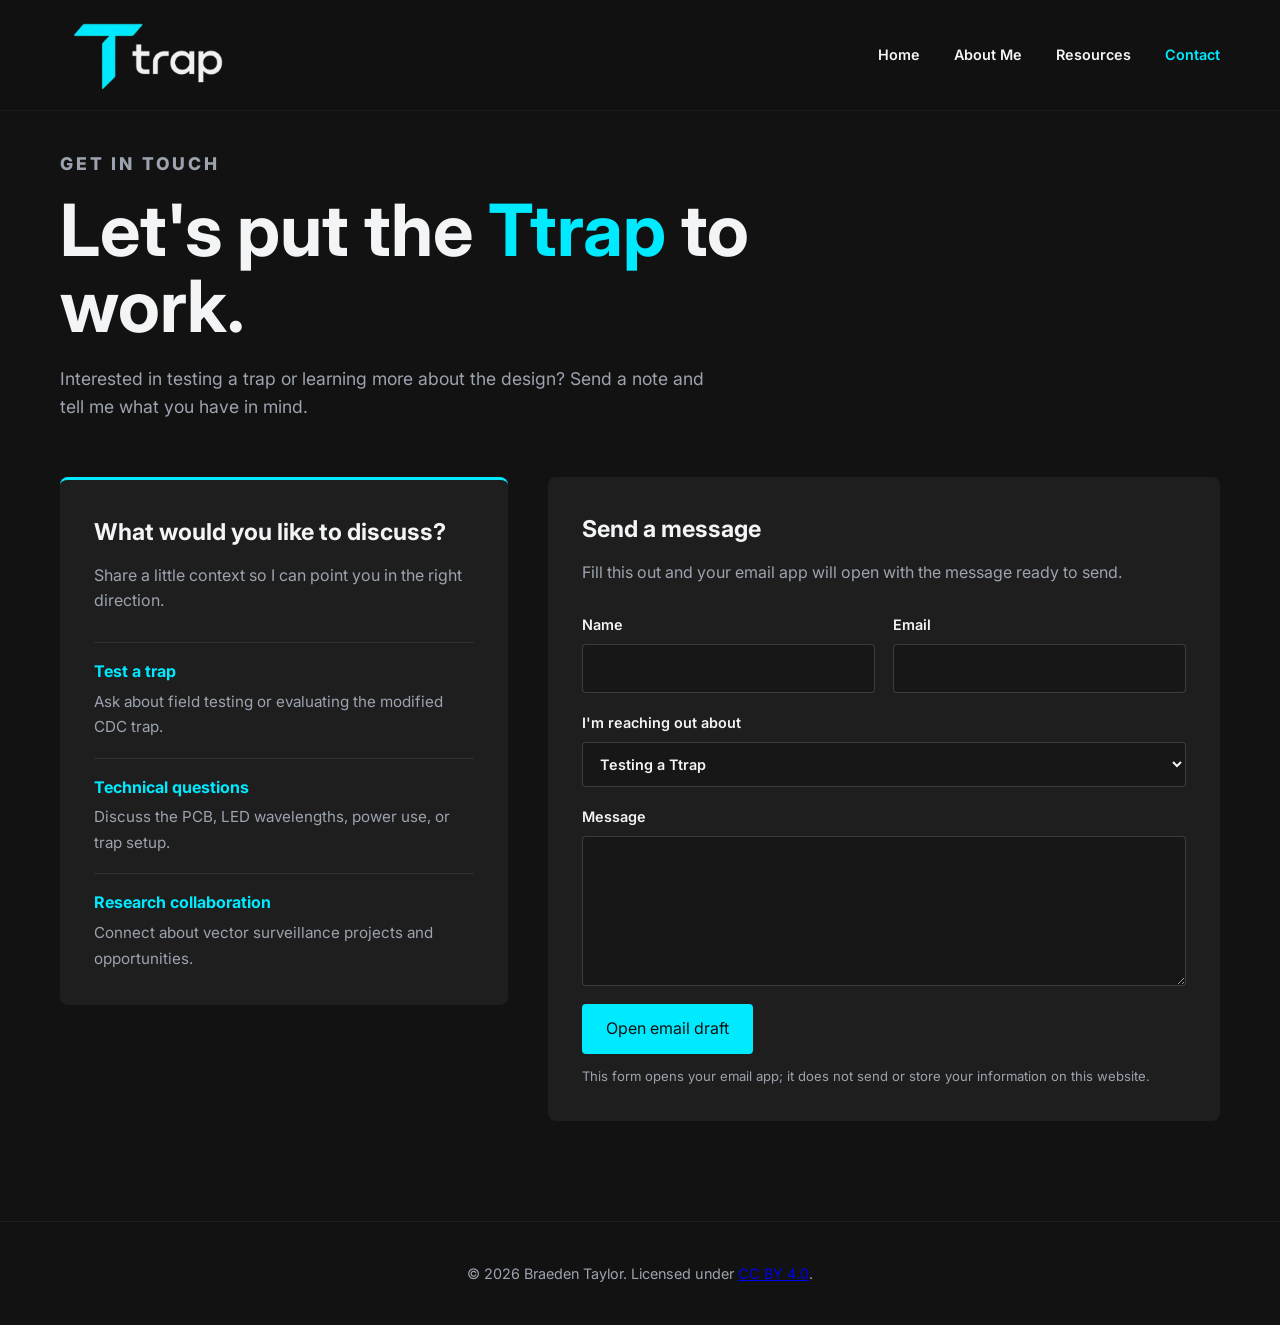
==== contact.html @ 6c582dda "Add files via upload" ====
<!DOCTYPE html>
<html lang="en">
<head>
    <meta charset="UTF-8">
    <meta name="viewport" content="width=device-width, initial-scale=1.0">
    <meta name="theme-color" content="#121212">
    <title>Contact | TaylorTraps</title>
    <link rel="stylesheet" href="css/style.css">
    <link href="https://fonts.googleapis.com/css2?family=Inter:wght@300;400;600;800&display=swap" rel="stylesheet">
    <link rel="icon" type="image/png" href="assets/images/Favicon1.png">
    <style>
        .contact-main {
            max-width: 1200px;
            margin: 150px auto 100px;
            padding: 0 20px;
        }

        .contact-intro {
            max-width: 760px;
            margin-bottom: 55px;
        }

        .contact-eyebrow {
            color: var(--accent);
            font-size: 0.8rem;
            font-weight: 800;
            letter-spacing: 0.16em;
            text-transform: uppercase;
            margin-bottom: 14px;
        }

        .contact-intro h1 {
            font-size: clamp(2.6rem, 6vw, 4.5rem);
            line-height: 1.05;
            margin-bottom: 22px;
        }

        .contact-intro p {
            max-width: 650px;
            color: var(--text-muted);
            font-size: 1.1rem;
        }

        .contact-layout {
            display: grid;
            grid-template-columns: minmax(240px, 0.8fr) minmax(0, 1.2fr);
            gap: 40px;
            align-items: start;
        }

        .contact-info,
        .contact-form-card {
            background: var(--bg-surface);
            border-radius: 8px;
            padding: 34px;
        }

        .contact-info {
            border-top: 3px solid var(--accent);
        }

        .contact-info h2,
        .contact-form-card h2 {
            font-size: 1.45rem;
            margin-bottom: 12px;
        }

        .contact-info > p,
        .form-intro {
            color: var(--text-muted);
            margin-bottom: 28px;
        }

        .contact-reasons {
            list-style: none;
            display: grid;
            gap: 18px;
        }

        .contact-reasons li {
            border-top: 1px solid rgba(255, 255, 255, 0.08);
            padding-top: 16px;
        }

        .contact-reasons strong {
            display: block;
            color: var(--accent);
            margin-bottom: 4px;
        }

        .contact-reasons span {
            color: var(--text-muted);
            font-size: 0.95rem;
        }

        .contact-form {
            display: grid;
            gap: 18px;
        }

        .form-row {
            display: grid;
            grid-template-columns: 1fr 1fr;
            gap: 18px;
        }

        .contact-form label {
            display: grid;
            gap: 8px;
            font-size: 0.9rem;
            font-weight: 600;
        }

        .contact-form input,
        .contact-form select,
        .contact-form textarea {
            width: 100%;
            border: 1px solid rgba(255, 255, 255, 0.16);
            border-radius: 4px;
            background: #171717;
            color: var(--text-main);
            padding: 12px 13px;
            font: inherit;
        }

        .contact-form input:focus,
        .contact-form select:focus,
        .contact-form textarea:focus {
            outline: 2px solid var(--accent);
            outline-offset: 2px;
        }

        .contact-form textarea {
            min-height: 150px;
            resize: vertical;
        }

        .contact-form .btn {
            border: 0;
            cursor: pointer;
            justify-self: start;
            font: inherit;
        }

        .form-note {
            color: var(--text-muted);
            font-size: 0.82rem;
            margin-top: -6px;
        }

        @media (max-width: 768px) {
            .contact-main {
                margin-top: 150px;
            }

            .contact-layout {
                grid-template-columns: 1fr;
            }

            .form-row {
                grid-template-columns: 1fr;
            }

            .contact-info,
            .contact-form-card {
                padding: 25px;
            }
        }

        @media (prefers-reduced-motion: reduce) {
            .fade-in {
                opacity: 1;
                transform: none;
                transition: none;
            }
        }
    </style>
</head>
<body>
    <header>
        <div class="nav-container">
            <div class="logo">
                <img src="assets/images/Ttraplogo4.png" alt="Ttrap Logo" style="height:80px; width:auto; border-radius:8px; display:block;">
            </div>
            <nav aria-label="Main navigation">
                <a href="index.html">Home</a>
                <a href="about.html">About Me</a>
                <a href="resources.html">Resources</a>
                <a href="contact.html" class="active" aria-current="page">Contact</a>
            </nav>
        </div>
    </header>

    <main class="contact-main">
        <section class="contact-intro fade-in">
            <p class="contact-eyebrow">Get in touch</p>
            <h1>Let's put the <span class="highlight">Ttrap</span> to work.</h1>
            <p>Interested in testing a trap or learning more about the design? Send a note and tell me what you have in mind.</p>
        </section>

        <section class="contact-layout fade-in" aria-label="Contact TaylorTraps">
            <aside class="contact-info">
                <h2>What would you like to discuss?</h2>
                <p>Share a little context so I can point you in the right direction.</p>
                <ul class="contact-reasons">
                    <li>
                        <strong>Test a trap</strong>
                        <span>Ask about field testing or evaluating the modified CDC trap.</span>
                    </li>
                    <li>
                        <strong>Technical questions</strong>
                        <span>Discuss the PCB, LED wavelengths, power use, or trap setup.</span>
                    </li>
                    <li>
                        <strong>Research collaboration</strong>
                        <span>Connect about vector surveillance projects and opportunities.</span>
                    </li>
                </ul>
            </aside>

            <div class="contact-form-card">
                <h2>Send a message</h2>
                <p class="form-intro">Fill this out and your email app will open with the message ready to send.</p>
                <form class="contact-form" id="contact-form">
                    <div class="form-row">
                        <label for="name">Name
                            <input id="name" name="name" type="text" autocomplete="name" required>
                        </label>
                        <label for="email">Email
                            <input id="email" name="email" type="email" autocomplete="email" required>
                        </label>
                    </div>
                    <label for="topic">I'm reaching out about
                        <select id="topic" name="topic">
                            <option>Testing a Ttrap</option>
                            <option>Technical questions</option>
                            <option>Research collaboration</option>
                            <option>Something else</option>
                        </select>
                    </label>
                    <label for="message">Message
                        <textarea id="message" name="message" required></textarea>
                    </label>
                    <button class="btn btn-primary" type="submit">Open email draft</button>
                    <p class="form-note">This form opens your email app; it does not send or store your information on this website.</p>
                </form>
            </div>
        </section>
    </main>

    <footer>
        <p>&copy; 2026 Braeden Taylor. Licensed under
            <a href="https://creativecommons.org" target="_blank" rel="license noopener noreferrer">CC BY 4.0</a>.
        </p>
    </footer>

    <script>
        // Replace this with the email address where you want to receive messages.
        const contactEmail = "brt7386@gmail.com";

        const form = document.querySelector("#contact-form");
        form.addEventListener("submit", (event) => {
            event.preventDefault();

            if (contactEmail === "brt7386@gmail.com") {
                alert("Set your email address in the contactEmail variable in contact.html before using this form.");
                return;
            }

            const fields = new FormData(form);
            const subject = encodeURIComponent("TaylorTraps: " + fields.get("topic"));
            const body = encodeURIComponent(
                "Name: " + fields.get("name") + "\n" +
                "Reply email: " + fields.get("email") + "\n\n" +
                fields.get("message")
            );

            window.location.href = "mailto:" + contactEmail + "?subject=" + subject + "&body=" + body;
        });

        const observer = new IntersectionObserver((entries) => {
            entries.forEach((entry) => {
                if (entry.isIntersecting) {
                    entry.target.classList.add("visible");
                    observer.unobserve(entry.target);
                }
            });
        }, { threshold: 0.15 });

        document.querySelectorAll(".fade-in").forEach((element) => observer.observe(element));
    </script>
</body>
</html>
---- css/style.css ----
/* --- VARIABLES (Color Palette) --- */
:root {
    --bg-dark: #121212;         /* Deep charcoal background */
    --bg-surface: #1E1E1E;      /* Slightly lighter for cards */
    --accent: #00EAFF;          /* High-tech cyan/electric blue */
    --accent-hover: #00b3cc;
    --text-main: #F3F4F6;
    --text-muted: #9CA3AF;
    --font-stack: 'Inter', sans-serif;
}

/* --- BASE STYLES --- */
* {
    margin: 0;
    padding: 0;
    box-sizing: border-box;
}

body {
    background-color: var(--bg-dark);
    color: var(--text-main);
    font-family: var(--font-stack);
    line-height: 1.6;
    overflow-x: hidden;
}

/* --- SCROLL ANIMATIONS --- */
.fade-in {
    opacity: 0;
    transform: translateY(40px);
    transition: opacity 0.8s ease-out, transform 0.8s ease-out;
}

.fade-in.visible {
    opacity: 1;
    transform: translateY(0);
}

/* --- NAVIGATION --- */
header {
    background-color: rgba(18, 18, 18, 0.8);
    backdrop-filter: blur(10px);
    position: fixed;
    top: 0;
    width: 100%;
    z-index: 100;
    border-bottom: 1px solid rgba(255, 255, 255, 0.05);
}

.nav-container {
    max-width: 1200px;
    margin: 0 auto;
    padding: 15px 20px;
    display: flex;
    justify-content: space-between;
    align-items: center;
}

.logo {
    display: flex;
    align-items: center;
    font-size: 1.5rem;
    font-weight: 300;
    letter-spacing: 1px;
}

.logo strong {
    color: var(--accent);
    font-weight: 800;
}

nav a {
    color: var(--text-main);
    text-decoration: none;
    margin-left: 30px;
    font-size: 0.9rem;
    font-weight: 600;
    transition: color 0.3s;
}

nav a:hover, nav a.active {
    color: var(--accent);
}

/* --- HERO SECTION --- */
.hero {
    max-width: 1200px;
    margin: 150px auto 100px;
    padding: 0 20px;
    display: flex;
    align-items: center;
    justify-content: space-between;
    gap: 50px;
}

.hero-text {
    flex: 1;
}

.hero-text h1 {
    font-size: 3.5rem;
    line-height: 1.1;
    margin-bottom: 20px;
}

.highlight {
    color: var(--accent);
}

.hero-text p {
    color: var(--text-muted);
    font-size: 1.1rem;
    margin-bottom: 40px;
    max-width: 500px;
}

/* --- BUTTONS --- */
.cta-buttons {
    display: flex;
    gap: 15px;
}

.btn {
    padding: 12px 24px;
    border-radius: 4px;
    text-decoration: none;
    font-weight: 600;
    font-size: 0.9rem;
    transition: all 0.3s;
}

.btn-primary {
    background-color: var(--accent);
    color: var(--bg-dark);
}

.btn-primary:hover {
    background-color: var(--accent-hover);
    box-shadow: 0 0 15px rgba(0, 234, 255, 0.4);
}

.btn-secondary {
    background-color: transparent;
    color: var(--text-main);
    border: 1px solid var(--text-muted);
}

.btn-secondary:hover {
    border-color: var(--accent);
    color: var(--accent);
}

/* --- PLACEHOLDERS FOR YOUR ASSETS --- */
.placeholder-box {
    background-color: var(--bg-surface);
    border: 1px dashed var(--text-muted);
    border-radius: 8px;
    display: flex;
    align-items: center;
    justify-content: center;
    color: var(--text-muted);
    font-size: 0.9rem;
    text-align: center;
    padding: 20px;
}

.hero-visual {
    flex: 1;
}

.placeholder-box.tall {
    height: 400px;
    width: 100%;
}

.placeholder-box.wide {
    height: 300px;
    width: 100%;
}

.placeholder-box.graph {
    height: 200px;
    margin-bottom: 20px;
}

/* --- STATS SECTION --- */
.stats-section {
    max-width: 1200px;
    margin: 100px auto;
    padding: 0 20px;
}

.section-header {
    text-align: center;
    margin-bottom: 60px;
}

.section-header h2 {
    font-size: 2.5rem;
    margin-bottom: 10px;
}

.section-header p {
    color: var(--text-muted);
}

.stats-grid {
    display: grid;
    grid-template-columns: 1fr 1fr;
    gap: 40px;
}

.stat-card {
    background-color: var(--bg-surface);
    padding: 30px;
    border-radius: 8px;
    border-top: 3px solid var(--accent);
}

.stat-card h3 {
    margin-bottom: 10px;
    font-size: 1.3rem;
}

.stat-card p {
    color: var(--text-muted);
    font-size: 0.95rem;
}

/* --- HARDWARE SECTION --- */
.hardware-section {
    max-width: 1200px;
    margin: 100px auto 150px;
    padding: 0 20px;
    display: flex;
    align-items: center;
    gap: 50px;
}

.hardware-content {
    flex: 1;
}

.hardware-content h2 {
    font-size: 2.5rem;
    margin-bottom: 20px;
}

.hardware-content p {
    color: var(--text-muted);
    margin-bottom: 30px;
}

.feature-list {
    list-style: none;
}

.feature-list li {
    margin-bottom: 10px;
    font-weight: 600;
    color: var(--accent);
}

.hardware-visual {
    flex: 1;
}

/* --- FOOTER --- */
footer {
    text-align: center;
    padding: 40px 20px;
    border-top: 1px solid rgba(255, 255, 255, 0.05);
    color: var(--text-muted);
    font-size: 0.9rem;
}

/* --- RESPONSIVE DESIGN (For mobile phones) --- */
@media (max-width: 768px) {
    .hero, .hardware-section {
        flex-direction: column;
        text-align: center;
        margin-top: 100px;
    }
    .cta-buttons {
        justify-content: center;
    }
    .stats-grid {
        grid-template-columns: 1fr;
    }
    .nav-container {
        flex-direction: column;
        gap: 15px;
    }
    nav a {
        margin: 0 10px;
    }
}
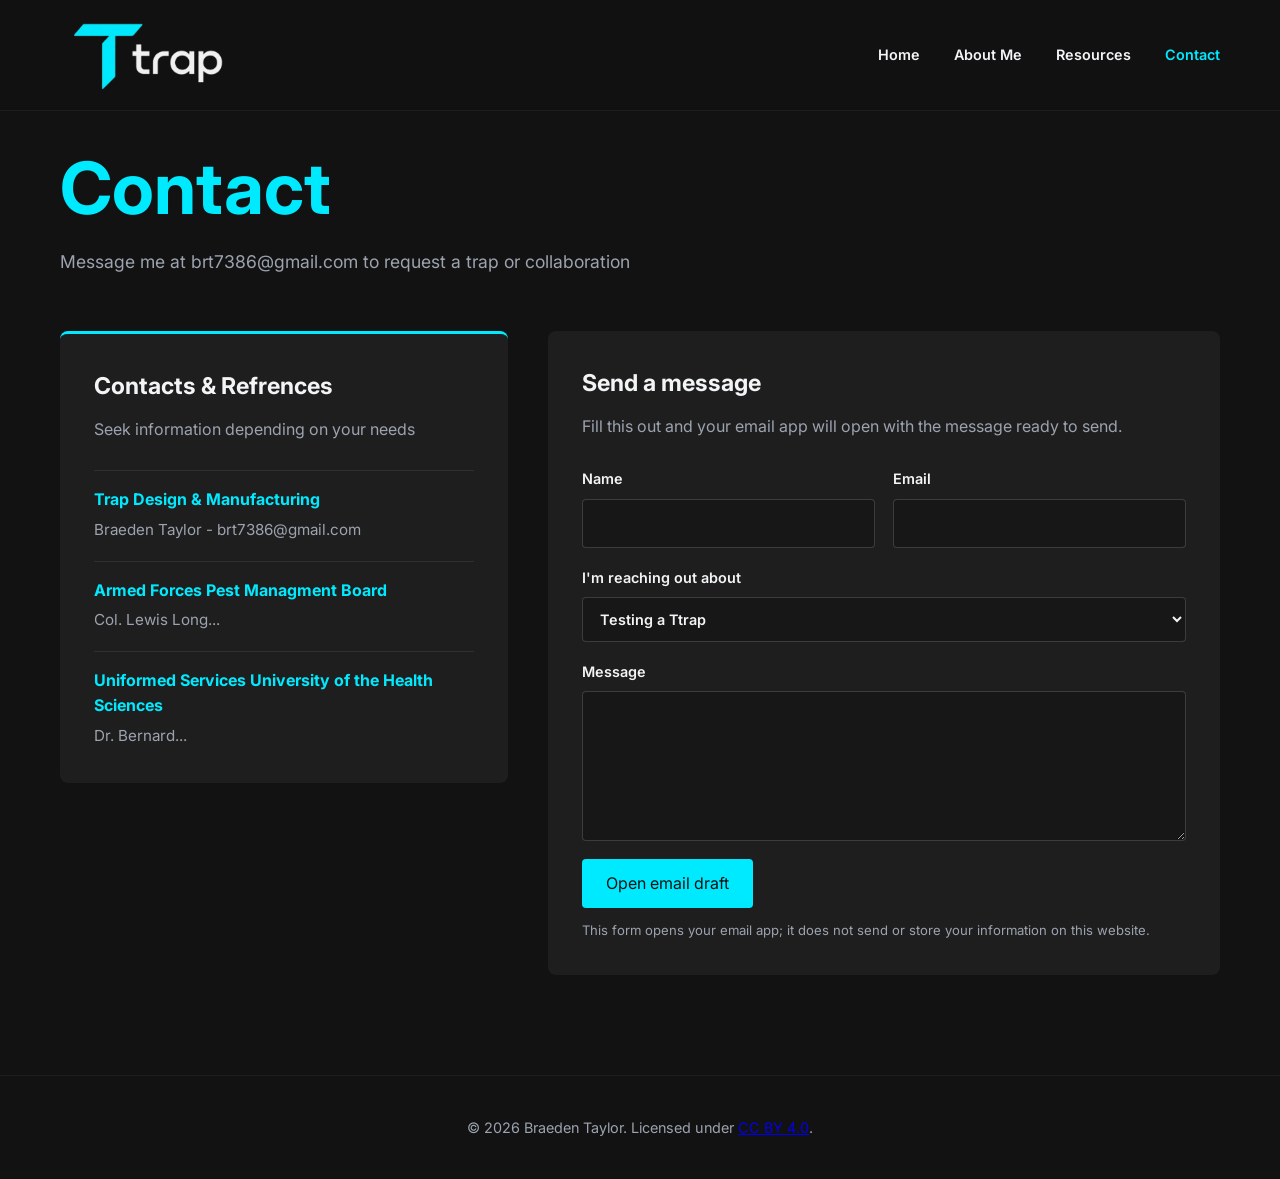
==== commit d7107c14: "Revise contact section and update headings Updated contact information and section headings for clar" ====
--- a/contact.html
+++ b/contact.html
@@ -193,27 +193,28 @@
 
     <main class="contact-main">
         <section class="contact-intro fade-in">
-            <p class="contact-eyebrow">Get in touch</p>
-            <h1>Let's put the <span class="highlight">Ttrap</span> to work.</h1>
-            <p>Interested in testing a trap or learning more about the design? Send a note and tell me what you have in mind.</p>
+            <p class="contact-eyebrow"></p>
+            <h1><span class="highlight">Contact</span></h1>
+            <p class="contact-eyebrow"></p>
+            <p>Message me at brt7386@gmail.com to request a trap or collaboration</p>
         </section>
 
         <section class="contact-layout fade-in" aria-label="Contact TaylorTraps">
             <aside class="contact-info">
-                <h2>What would you like to discuss?</h2>
-                <p>Share a little context so I can point you in the right direction.</p>
+                <h2>Contacts & Refrences</h2>
+                <p>Seek information depending on your needs</p>
                 <ul class="contact-reasons">
-                    <li>
-                        <strong>Test a trap</strong>
-                        <span>Ask about field testing or evaluating the modified CDC trap.</span>
+                     <li>
+                        <strong>Trap Design & Manufacturing</strong>
+                        <span>Braeden Taylor - brt7386@gmail.com</span>
                     </li>
                     <li>
-                        <strong>Technical questions</strong>
-                        <span>Discuss the PCB, LED wavelengths, power use, or trap setup.</span>
+                        <strong>Armed Forces Pest Managment Board</strong>
+                        <span>Col. Lewis Long...</span>
                     </li>
                     <li>
-                        <strong>Research collaboration</strong>
-                        <span>Connect about vector surveillance projects and opportunities.</span>
+                        <strong>Uniformed Services University of the Health Sciences</strong>
+                        <span>Dr. Bernard...</span>
                     </li>
                 </ul>
             </aside>
@@ -255,17 +256,11 @@
     </footer>
 
     <script>
-        // Replace this with the email address where you want to receive messages.
         const contactEmail = "brt7386@gmail.com";
 
         const form = document.querySelector("#contact-form");
         form.addEventListener("submit", (event) => {
             event.preventDefault();
-
-            if (contactEmail === "brt7386@gmail.com") {
-                alert("Set your email address in the contactEmail variable in contact.html before using this form.");
-                return;
-            }
 
             const fields = new FormData(form);
             const subject = encodeURIComponent("TaylorTraps: " + fields.get("topic"));
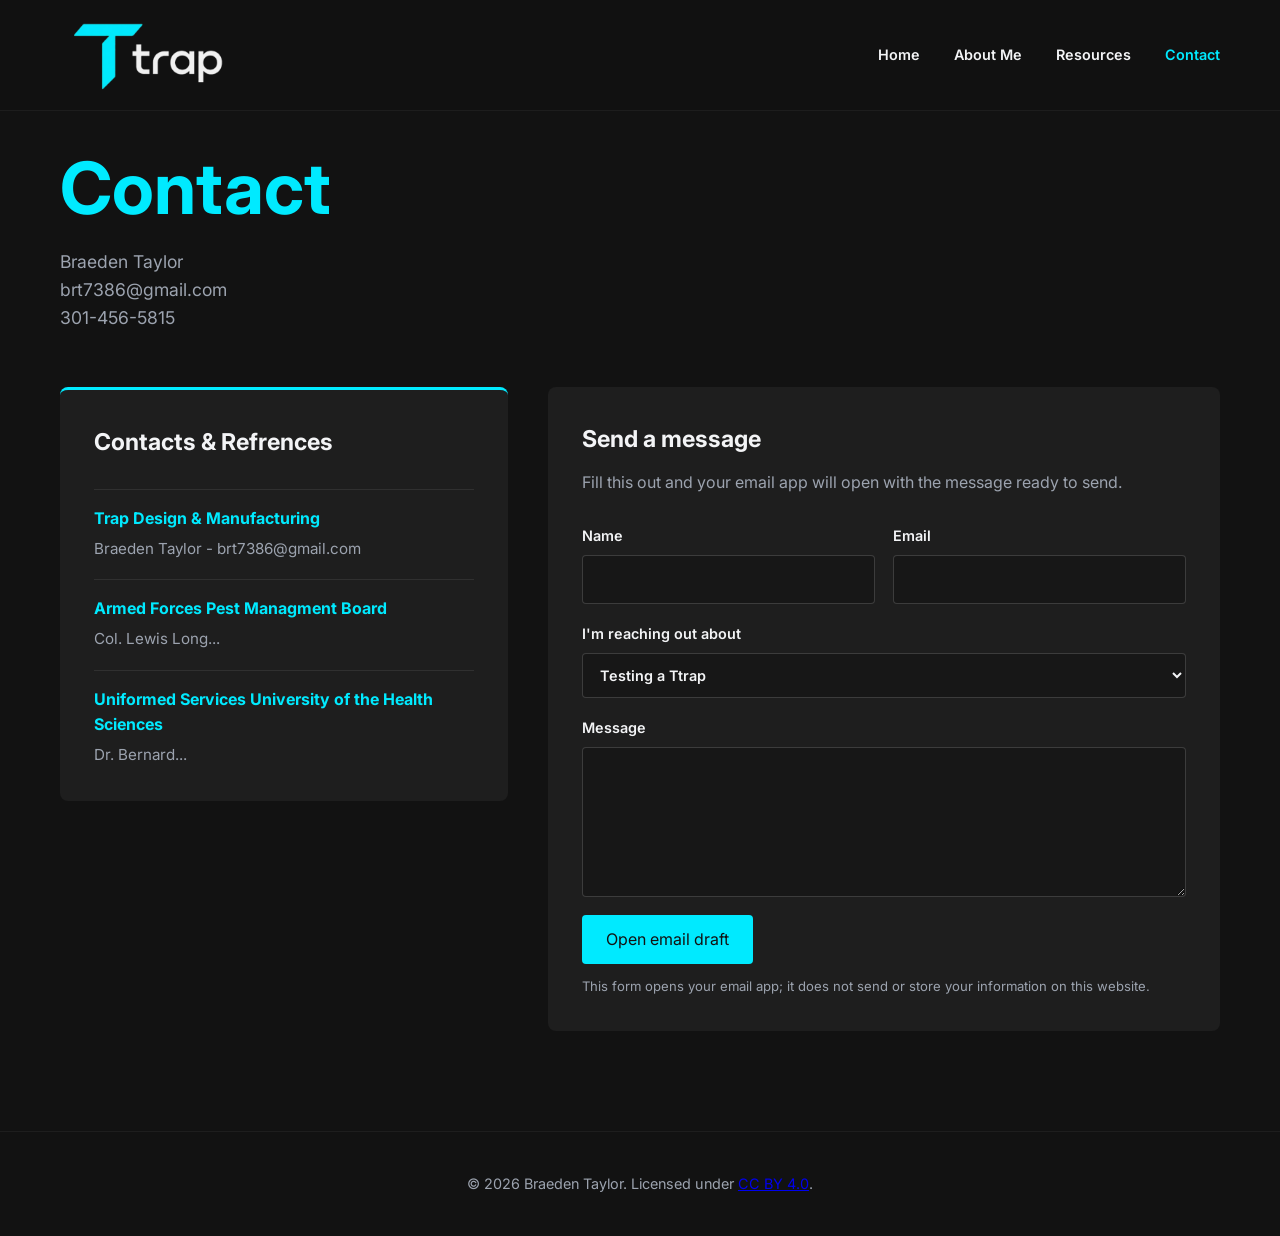
==== commit 92317eb7: "Revise contact details in contact.html Updated contact information and removed unnecessary text." ====
--- a/contact.html
+++ b/contact.html
@@ -196,13 +196,13 @@
             <p class="contact-eyebrow"></p>
             <h1><span class="highlight">Contact</span></h1>
             <p class="contact-eyebrow"></p>
-            <p>Message me at brt7386@gmail.com to request a trap or collaboration</p>
+            <p>Braeden Taylor<br>brt7386@gmail.com<br>301-456-5815</p>
         </section>
 
         <section class="contact-layout fade-in" aria-label="Contact TaylorTraps">
             <aside class="contact-info">
                 <h2>Contacts & Refrences</h2>
-                <p>Seek information depending on your needs</p>
+                <p></p>
                 <ul class="contact-reasons">
                      <li>
                         <strong>Trap Design & Manufacturing</strong>
